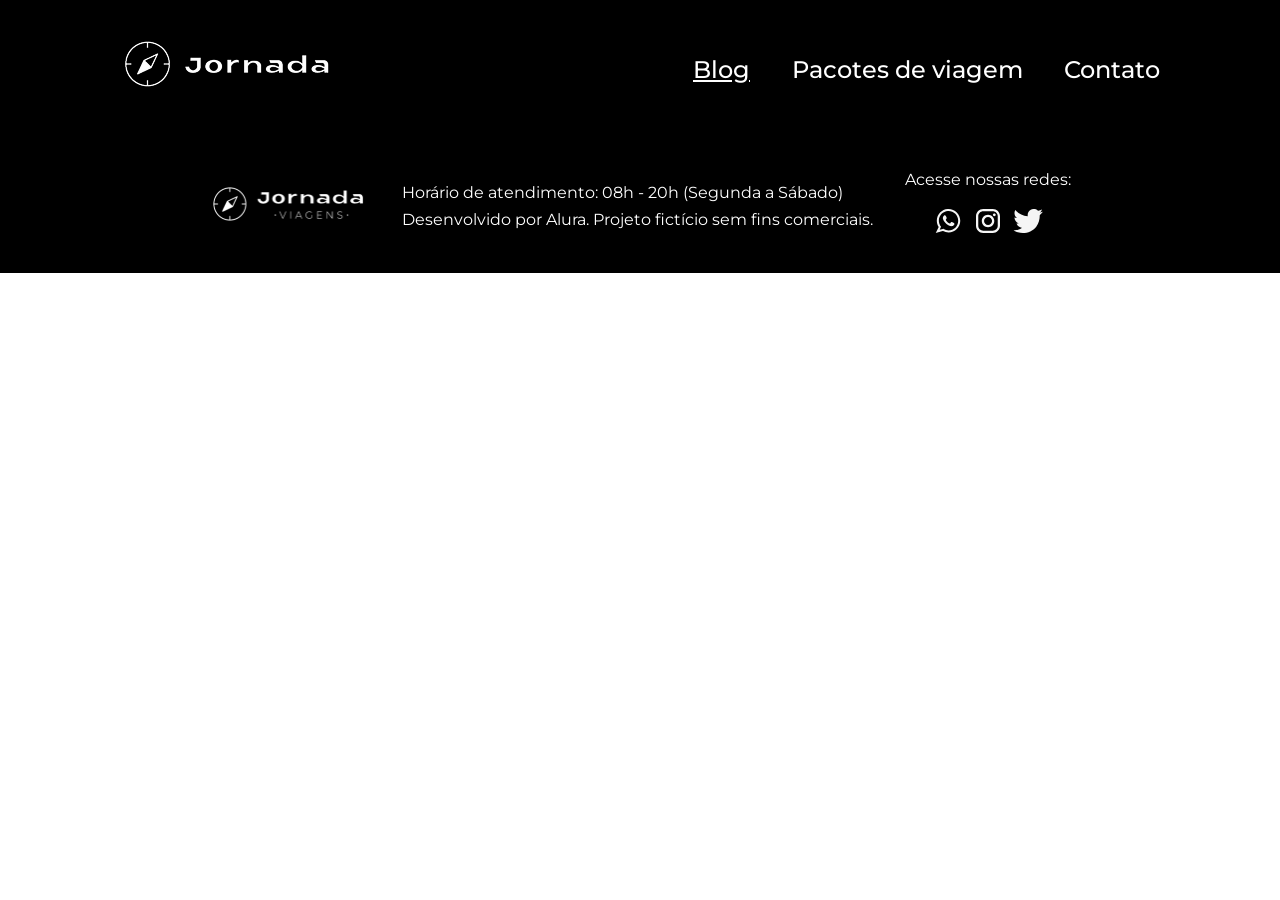
==== blog-jornada-viagens.html @ c561773a "feat: criada página de blog." ====
<!doctype html>
<html lang="en">
  <head>
    <meta charset="UTF-8" />
    <meta name="viewport" content="width=device-width, initial-scale=1.0" />

    <link rel="stylesheet" href="css/style.css" />
    <link rel="icon" href="jornada-viagens-favico.png" type="image/x-icon" />
    <link rel="preconnect" href="https://fonts.googleapis.com" />
    <link rel="preconnect" href="https://fonts.gstatic.com" crossorigin />
    <link
      href="https://fonts.googleapis.com/css2?family=Montserrat:ital,wght@0,100..900;1,100..900&display=swap"
      rel="stylesheet"
    />
    <title>Jornada Viagens - Blog</title>
  </head>
  <body>
    <header class="main-header">
      <a href="index.html" title="Voltar para a página inicial" class="home">
        <img
          src="img/jornada-viagens-logo-simples-branca.png"
          alt="Bússola da logo do Jornada Viagens na cor branca"
          class="mobile-logo"
        />
        <img
          src="img/jornada-viagens-logo-texto-branca.png"
          alt="Logo do Jornada Viagens na cor branca"
          class="desktop-logo"
        />
      </a>
      <div class="navigation-menu">
        <label for="menu">
          <img src="img/menu.png" alt="" />
        </label>
        <input type="checkbox" name="" id="menu" hidden />
        <nav>
          <ul class="list-links">
            <li>
              <a
                class="active"
                href="blog-jornada-viagens.html"
                target="_blank"
                title="Acessar blog do Jornada Viagens"
                >Blog</a
              >
            </li>
            <li>
              <a
                href="pacotes-de-viagens.html"
                target="_blank"
                title="Acessa pacotes de viagem disponíveis"
                >Pacotes de viagem</a
              >
            </li>
            <li>
              <a href="" target="_blank" title="Acessar contato conosco"
                >Contato</a
              >
            </li>
          </ul>
        </nav>
      </div>
    </header>
    <main></main>
    <footer class="main-footer">
      <div class="logo-and-text">
        <a href="index.html" title="Voltar para a página inicial" class="home">
          <img
            src="img/jornada-viagens-logo-completa-branca.png"
            alt="Logo do Jornada Viagens na cor branca"
          />
        </a>

        <div class="text-content">
          <p>Horário de atendimento: 08h - 20h (Segunda a Sábado)</p>
          <p>Desenvolvido por Alura. Projeto fictício sem fins comerciais.</p>
        </div>
      </div>

      <div class="socials">
        <p>Acesse nossas redes:</p>
        <div class="socials-logos">
          <a href="#" target="_blank" title="Entre em contato pelo Whatsapp">
            <img
              src="img/footer/social-logos/logo-whatsapp.svg"
              alt="Logo do Whatsapp na cor branca."
            />
          </a>
          <a href="#" target="_blank" title="Acesse nosso Instagram">
            <img
              src="img/footer/social-logos/logo-instagram.svg"
              alt="Logo do Instagram na cor branca."
            />
          </a>
          <a href="#" target="_blank" title="Acesse nosso Twitter">
            <img
              src="img/footer/social-logos/logo-twiter.svg"
              alt="Logo do Twitter na cor branca."
            />
          </a>
        </div>
      </div>
    </footer>
  </body>
</html>
---- css/style.css ----
@import url(global.css);
@import url(header.css);
@import url(hero.css);
@import url(offers.css);
@import url(search-by-category.css);
@import url(popular-destinations.css);
@import url(payment-conditions.css);
@import url(testimonies.css);
@import url(footer.css);
@import url(travel-combos.css);
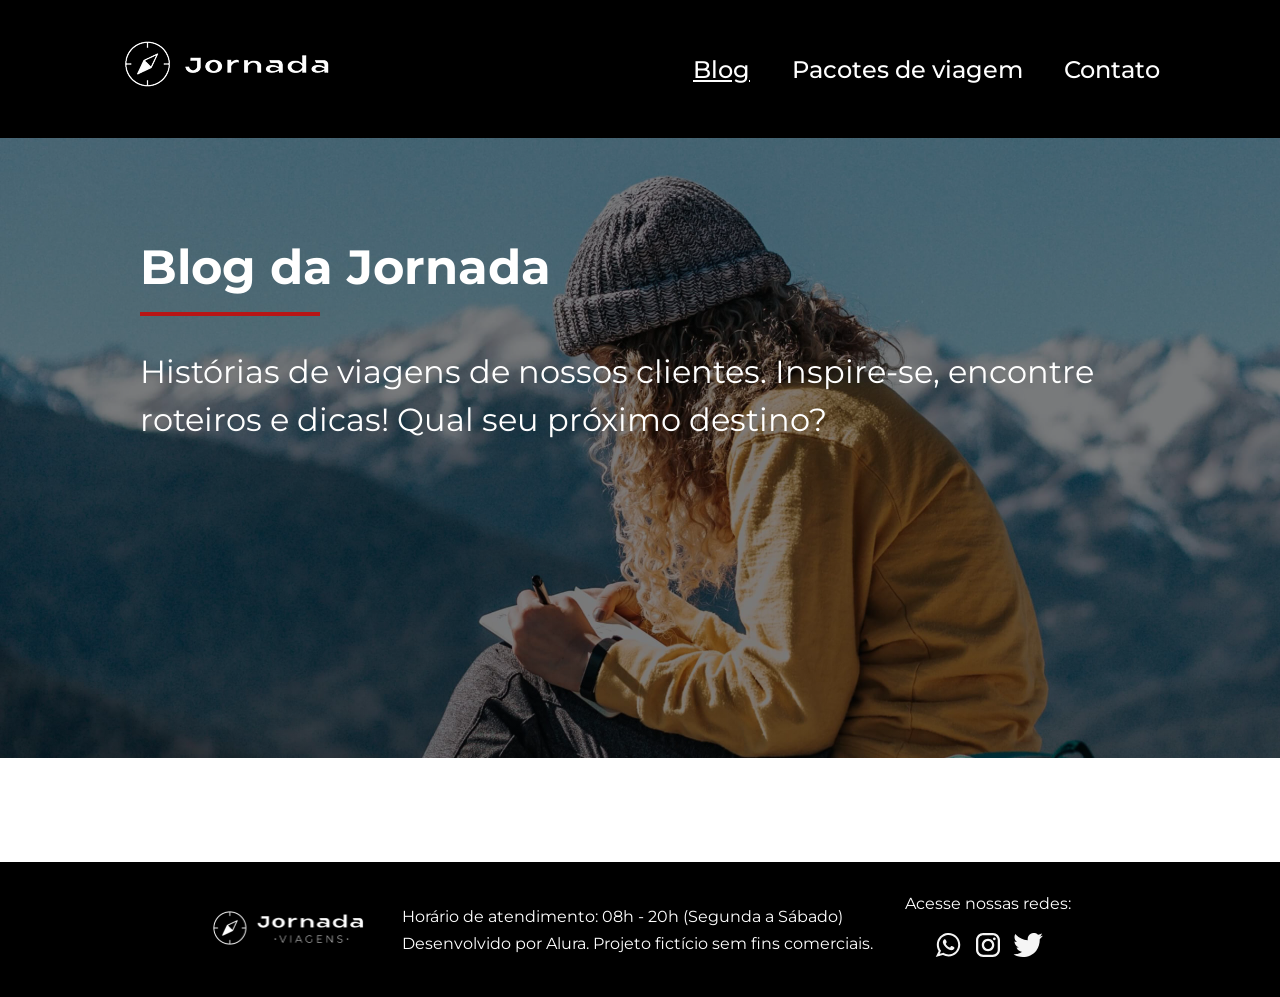
==== commit 14c43521: "feat: feita a hero da header." ====
--- a/blog-jornada-viagens.html
+++ b/blog-jornada-viagens.html
@@ -61,7 +61,23 @@
         </nav>
       </div>
     </header>
+
+    <section class="blog-hero first">
+      <div class="blog-header-hero-img">
+        <div class="blog-header-hero-title">
+          <h2>Blog da Jornada</h2>
+          <hr />
+        </div>
+        <div class="blog-header-hero-text">
+          <p class="content-text">
+            Histórias de viagens de nossos clientes. Inspire-se, encontre
+            roteiros e dicas! Qual seu próximo destino?
+          </p>
+        </div>
+      </div>
+    </section>
     <main></main>
+    <section class="blog-hero second"></section>
     <footer class="main-footer">
       <div class="logo-and-text">
         <a href="index.html" title="Voltar para a página inicial" class="home">
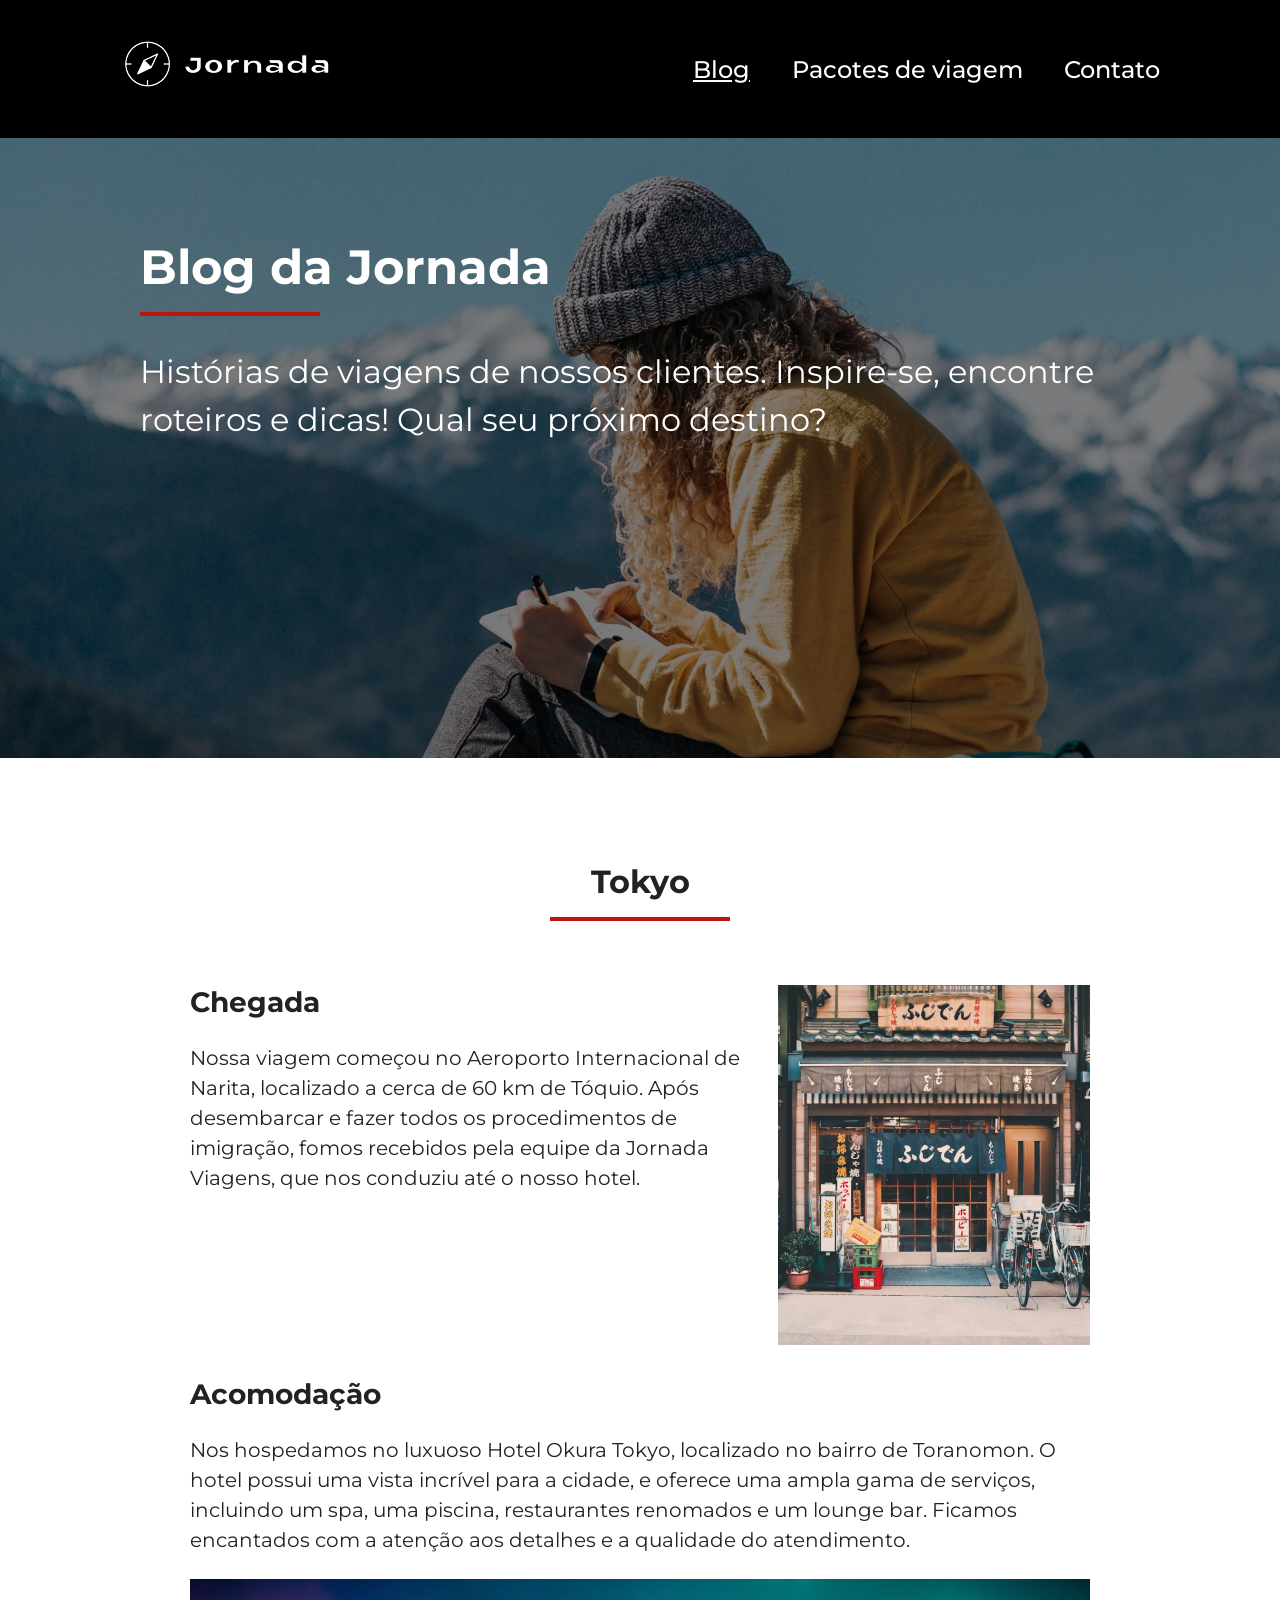
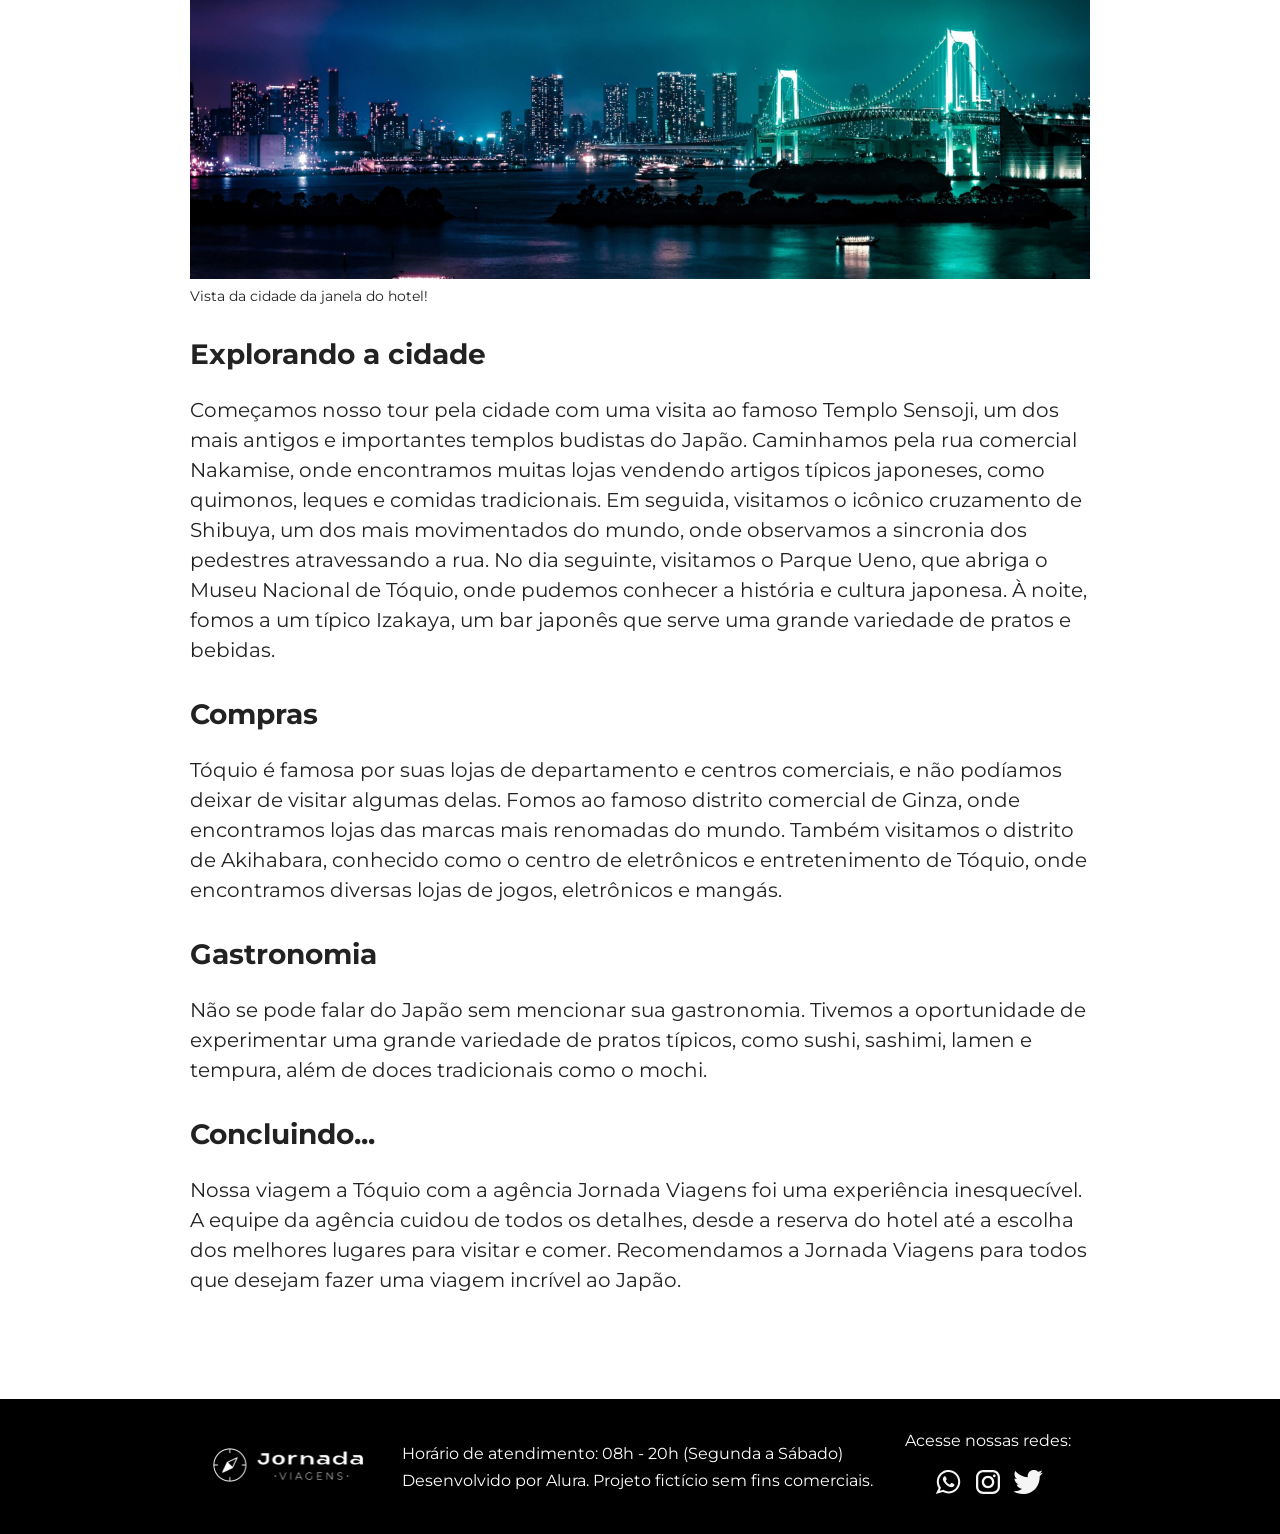
==== commit 4ed505cf: "feat: finalizada sessão sobre tokyo." ====
--- a/blog-jornada-viagens.html
+++ b/blog-jornada-viagens.html
@@ -76,8 +76,113 @@
         </div>
       </div>
     </section>
-    <main></main>
-    <section class="blog-hero second"></section>
+    <main>
+      <section class="tokyo-post">
+        <div class="section-title">
+          <h2>Tokyo</h2>
+          <hr />
+        </div>
+        <div class="tokyo-post-info">
+          <div class="arrival">
+            <div class="text-content">
+              <h3 class="content-title">Chegada</h3>
+              <p class="content-text">
+                Nossa viagem começou no Aeroporto Internacional de Narita,
+                localizado a cerca de 60 km de Tóquio. Após desembarcar e fazer
+                todos os procedimentos de imigração, fomos recebidos pela equipe
+                da Jornada Viagens, que nos conduziu até o nosso hotel.
+              </p>
+            </div>
+            <img
+              src="img/blog/tokyo/mobile/tokyo-1-mobile.jpg"
+              alt="Entrada do restaurante Fujiden no distrito de Asakusa em Tokyo."
+              class="tokyo-1-mobile"
+            />
+            <img
+              src="img/blog/tokyo/desktop/tokyo-1-desktop.jpg"
+              alt="Entrada do restaurante Fujiden no distrito de Asakusa em Tokyo."
+              class="tokyo-1-desktop"
+            />
+          </div>
+          <div class="accommodation">
+            <h3 class="content-title">Acomodação</h3>
+            <p class="content-text">
+              Nos hospedamos no luxuoso Hotel Okura Tokyo, localizado no bairro
+              de Toranomon. O hotel possui uma vista incrível para a cidade, e
+              oferece uma ampla gama de serviços, incluindo um spa, uma piscina,
+              restaurantes renomados e um lounge bar. Ficamos encantados com a
+              atenção aos detalhes e a qualidade do atendimento.
+            </p>
+            <figure>
+              <img
+                src="img/blog/tokyo/mobile/tokyo-2-celular.jpg"
+                alt="Paisagem urbana noturna do distrito de Minato em Tokyo."
+                class="tokyo-2-celular"
+              />
+              <img
+                src="img/blog/tokyo/mobile/tokyo-2-tablet.jpg"
+                alt="Paisagem urbana noturna do distrito de Minato em Tokyo."
+                class="tokyo-2-tablet"
+              />
+              <img
+                src="img/blog/tokyo/desktop/tokyo-2-desktop.jpg"
+                alt="Paisagem urbana noturna do distrito de Minato em Tokyo."
+                class="tokyo-2-desktop"
+              />
+              <figcaption>Vista da cidade da janela do hotel!</figcaption>
+            </figure>
+          </div>
+          <div class="touring">
+            <h3 class="content-title">Explorando a cidade</h3>
+            <p class="content-text">
+              Começamos nosso tour pela cidade com uma visita ao famoso Templo
+              Sensoji, um dos mais antigos e importantes templos budistas do
+              Japão. Caminhamos pela rua comercial Nakamise, onde encontramos
+              muitas lojas vendendo artigos típicos japoneses, como quimonos,
+              leques e comidas tradicionais. Em seguida, visitamos o icônico
+              cruzamento de Shibuya, um dos mais movimentados do mundo, onde
+              observamos a sincronia dos pedestres atravessando a rua. No dia
+              seguinte, visitamos o Parque Ueno, que abriga o Museu Nacional de
+              Tóquio, onde pudemos conhecer a história e cultura japonesa. À
+              noite, fomos a um típico Izakaya, um bar japonês que serve uma
+              grande variedade de pratos e bebidas.
+            </p>
+          </div>
+          <div class="shopping">
+            <h3 class="content-title">Compras</h3>
+            <p class="content-text">
+              Tóquio é famosa por suas lojas de departamento e centros
+              comerciais, e não podíamos deixar de visitar algumas delas. Fomos
+              ao famoso distrito comercial de Ginza, onde encontramos lojas das
+              marcas mais renomadas do mundo. Também visitamos o distrito de
+              Akihabara, conhecido como o centro de eletrônicos e entretenimento
+              de Tóquio, onde encontramos diversas lojas de jogos, eletrônicos e
+              mangás.
+            </p>
+          </div>
+          <div class="food">
+            <h3 class="content-title">Gastronomia</h3>
+            <p class="content-text">
+              Não se pode falar do Japão sem mencionar sua gastronomia. Tivemos
+              a oportunidade de experimentar uma grande variedade de pratos
+              típicos, como sushi, sashimi, lamen e tempura, além de doces
+              tradicionais como o mochi.
+            </p>
+          </div>
+          <div class="conclusion">
+            <h3 class="content-title">Concluindo...</h3>
+            <p class="content-text">
+              Nossa viagem a Tóquio com a agência Jornada Viagens foi uma
+              experiência inesquecível. A equipe da agência cuidou de todos os
+              detalhes, desde a reserva do hotel até a escolha dos melhores
+              lugares para visitar e comer. Recomendamos a Jornada Viagens para
+              todos que desejam fazer uma viagem incrível ao Japão.
+            </p>
+          </div>
+        </div>
+      </section>
+    </main>
+
     <footer class="main-footer">
       <div class="logo-and-text">
         <a href="index.html" title="Voltar para a página inicial" class="home">
--- a/css/style.css
+++ b/css/style.css
@@ -8,3 +8,4 @@
 @import url(testimonies.css);
 @import url(footer.css);
 @import url(travel-combos.css);
+@import url(blog.css);
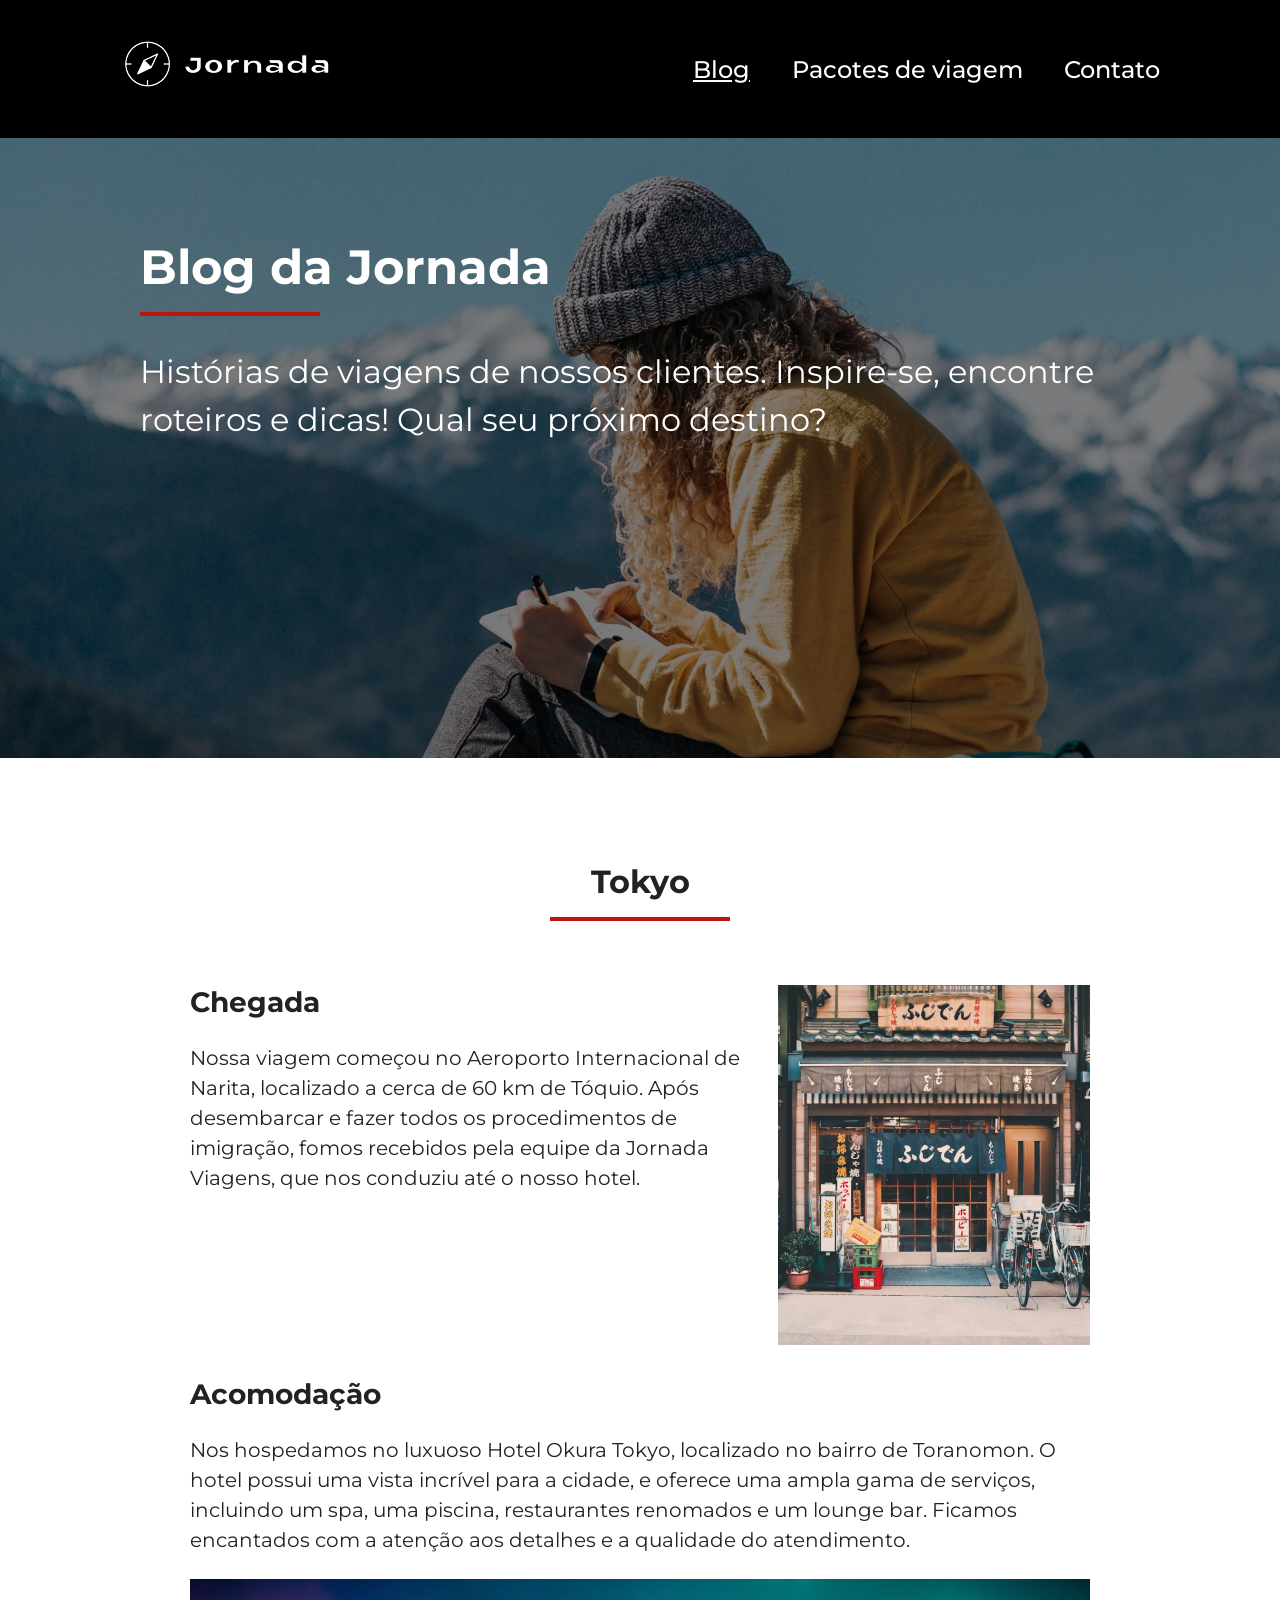
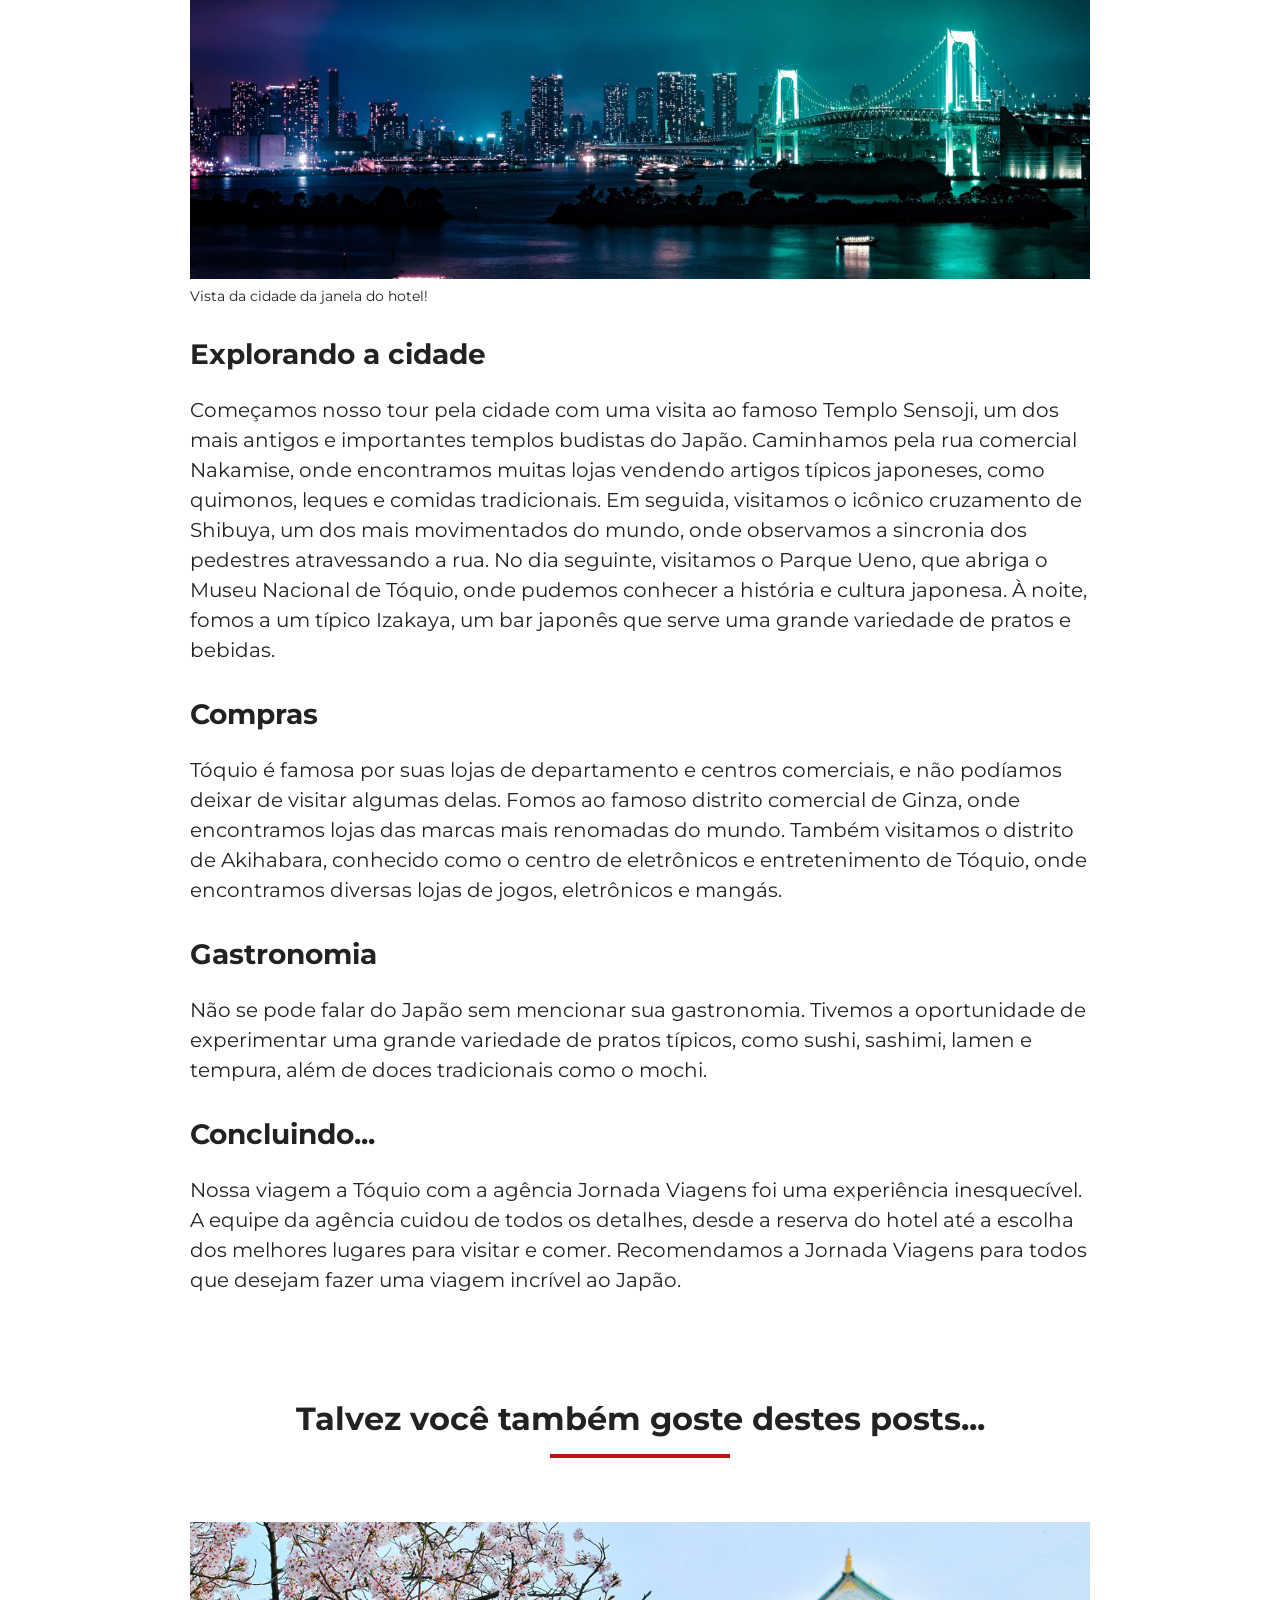
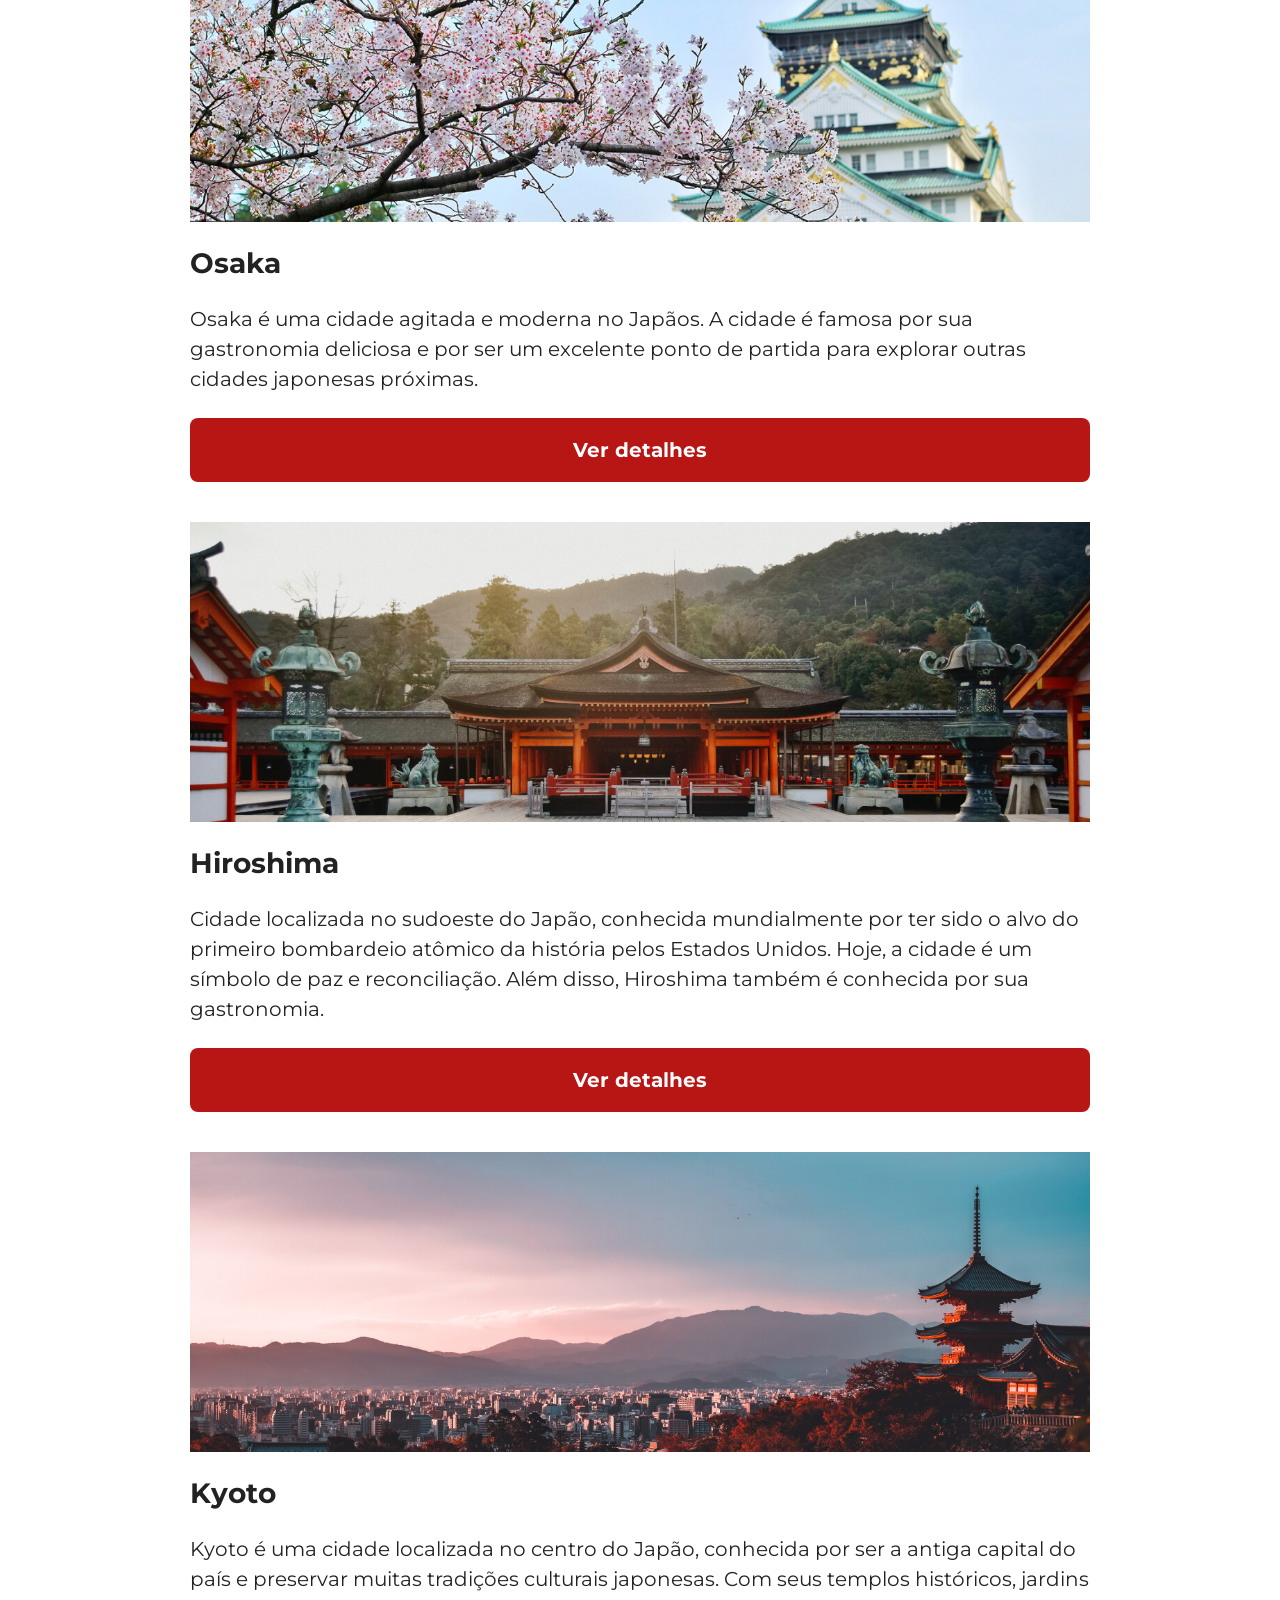
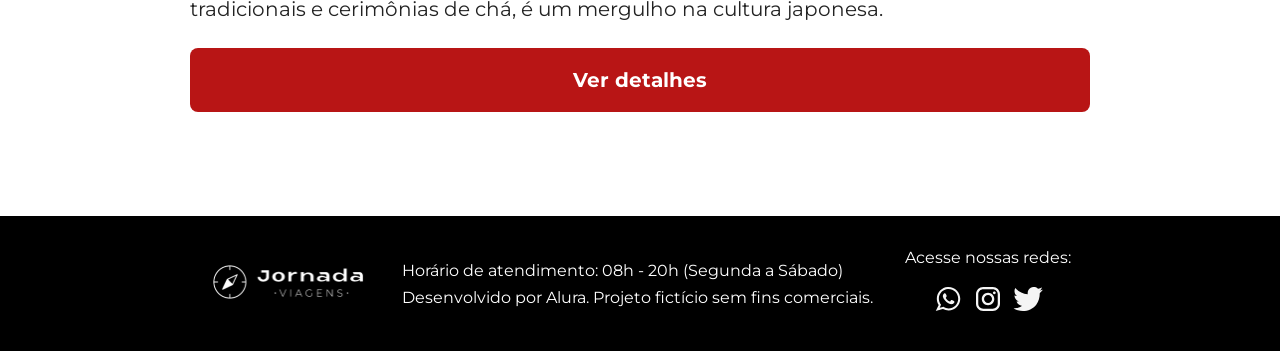
==== commit b562729e: "feat: finalizada sessão de posts recomendados." ====
--- a/blog-jornada-viagens.html
+++ b/blog-jornada-viagens.html
@@ -181,6 +181,59 @@
           </div>
         </div>
       </section>
+
+      <section class="recommended-posts">
+        <div class="section-title">
+          <h2>Talvez você também goste destes posts...</h2>
+          <hr />
+        </div>
+
+        <div class="recommended-posts-container">
+          <article class="item">
+            <header>
+              <div class="img-item osaka"></div>
+              <h3 class="content-title">Osaka</h3>
+              <p class="content-text">
+                Osaka é uma cidade agitada e moderna no Japãos. A cidade é
+                famosa por sua gastronomia deliciosa e por ser um excelente
+                ponto de partida para explorar outras cidades japonesas
+                próximas.
+              </p>
+            </header>
+            <footer class="button">Ver detalhes</footer>
+          </article>
+
+          <article class="item">
+            <header>
+              <div class="img-item hiroshima"></div>
+              <h3 class="content-title">Hiroshima</h3>
+              <p class="content-text">
+                Cidade localizada no sudoeste do Japão, conhecida mundialmente
+                por ter sido o alvo do primeiro bombardeio atômico da história
+                pelos Estados Unidos. Hoje, a cidade é um símbolo de paz e
+                reconciliação. Além disso, Hiroshima também é conhecida por sua
+                gastronomia.
+              </p>
+            </header>
+            <footer class="button">Ver detalhes</footer>
+          </article>
+
+          <article class="item">
+            <header>
+              <div class="img-item kyoto"></div>
+              <h3 class="content-title">Kyoto</h3>
+              <p class="content-text">
+                Kyoto é uma cidade localizada no centro do Japão, conhecida por
+                ser a antiga capital do país e preservar muitas tradições
+                culturais japonesas. Com seus templos históricos, jardins
+                tradicionais e cerimônias de chá, é um mergulho na cultura
+                japonesa.
+              </p>
+            </header>
+            <footer class="button">Ver detalhes</footer>
+          </article>
+        </div>
+      </section>
     </main>
 
     <footer class="main-footer">
